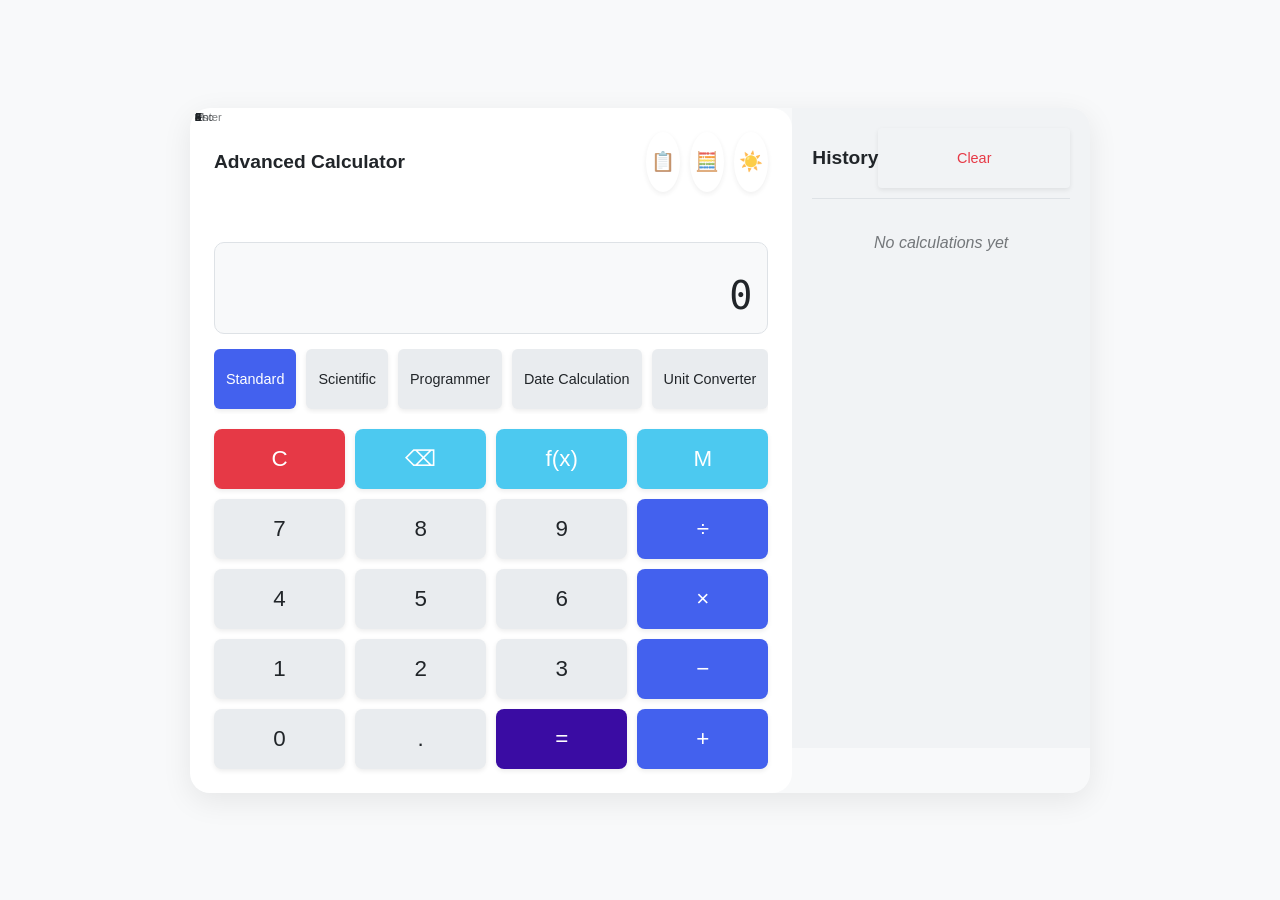
==== index.html @ b632e97d "Rename calculator.html to index.html" ====
<!DOCTYPE html>
<html lang="en">
<head>
    <meta charset="UTF-8" />
    <meta name="viewport" content="width=device-width, initial-scale=1.0" />
    <title>Advanced Calculator</title>
    <style>
        :root {
            --bg-color: #f8f9fa;
            --calculator-bg: #ffffff;
            --text-color: #212529;
            --btn-color: #e9ecef;
            --btn-text: #212529;
            --operator-color: #4361ee;
            --operator-text: #ffffff;
            --equal-color: #3a0ca3;
            --equal-text: #ffffff;
            --clear-color: #e63946;
            --clear-text: #ffffff;
            --special-color: #4cc9f0;
            --special-text: #ffffff;
            --memory-color: #7209b7;
            --memory-text: #ffffff;
            --history-bg: #f1f3f5;
            --history-text: #495057;
            --shadow-color: rgba(0, 0, 0, 0.08);
            --hover-shadow-color: rgba(0, 0, 0, 0.15);
            --border-color: #dee2e6;
        }
    
        .dark-mode {
            --bg-color: #121212;
            --calculator-bg: #1e1e1e;
            --text-color: #f8f9fa;
            --btn-color: #2d2d2d;
            --btn-text: #f8f9fa;
            --operator-color: #5a70ed;
            --operator-text: #ffffff;
            --equal-color: #5e17eb;
            --equal-text: #ffffff;
            --clear-color: #f05454;
            --clear-text: #ffffff;
            --special-color: #48cae4;
            --special-text: #ffffff;
            --memory-color: #9d4edd;
            --memory-text: #ffffff;
            --history-bg: #2d2d2d;
            --history-text: #dee2e6;
            --shadow-color: rgba(255, 255, 255, 0.05);
            --hover-shadow-color: rgba(255, 255, 255, 0.1);
            --border-color: #495057;
        }
    
        body {
            font-family: 'Segoe UI', Tahoma, Geneva, Verdana, sans-serif;
            display: flex;
            justify-content: center;
            align-items: center;
            min-height: 100vh;
            background: var(--bg-color);
            color: var(--text-color);
            transition: all 0.3s ease;
            padding: 20px;
            box-sizing: border-box;
            margin: 0;
        }
    
        .app-container {
            display: flex;
            max-width: 900px;
            width: 100%;
            box-shadow: 0 8px 30px var(--shadow-color);
            border-radius: 20px;
            overflow: hidden;
        }
    
        .calculator {
            background: var(--calculator-bg);
            padding: 24px;
            border-radius: 20px;
            color: var(--text-color);
            flex: 1;
            display: flex;
            flex-direction: column;
            position: relative;
            transition: all 0.3s ease;
        }
    
        .history-panel {
            width: 280px;
            background: var(--history-bg);
            padding: 20px;
            overflow-y: auto;
            max-height: 600px;
            transition: all 0.3s ease;
            display: flex;
            flex-direction: column;
        }
    
        .history-header {
            display: flex;
            justify-content: space-between;
            align-items: center;
            margin-bottom: 15px;
            padding-bottom: 10px;
            border-bottom: 1px solid var(--border-color);
        }
    
        .history-header h2 {
            margin: 0;
            font-size: 1.2rem;
            color: var(--text-color);
        }
    
        .history-clear-btn {
            background: none;
            border: none;
            color: var(--clear-color);
            cursor: pointer;
            font-size: 0.9rem;
            padding: 5px;
            border-radius: 4px;
            transition: background 0.2s;
        }
    
        .history-clear-btn:hover {
            background: rgba(230, 57, 70, 0.1);
        }
    
        .history-item {
            padding: 10px;
            border-bottom: 1px solid var(--border-color);
            font-family: monospace;
            cursor: pointer;
            transition: background 0.2s;
            color: var(--history-text);
        }
    
        .history-item:hover {
            background: rgba(0, 0, 0, 0.05);
        }
    
        .dark-mode .history-item:hover {
            background: rgba(255, 255, 255, 0.05);
        }
    
        .history-expression {
            margin-bottom: 5px;
            font-size: 0.9rem;
            color: var(--text-color);
            opacity: 0.8;
        }
    
        .history-result {
            font-size: 1.1rem;
            font-weight: bold;
            color: var(--text-color);
        }
    
        .empty-history {
            color: var(--text-color);
            opacity: 0.6;
            text-align: center;
            margin-top: 20px;
            font-style: italic;
        }
    
        .calculator-header {
            display: flex;
            justify-content: space-between;
            align-items: center;
            margin-bottom: 15px;
        }
    
        .calculator-title {
            font-size: 1.2rem;
            font-weight: 600;
            margin: 0;
        }
    
        .calculator-actions {
            display: flex;
            gap: 10px;
        }
    
        .theme-toggle-btn, .mode-toggle-btn, .history-toggle-btn {
            background: none;
            border: none;
            cursor: pointer;
            font-size: 1.2rem;
            color: var(--text-color);
            opacity: 0.8;
            padding: 5px;
            border-radius: 50%;
            display: flex;
            align-items: center;
            justify-content: center;
            transition: all 0.2s ease;
        }
    
        .theme-toggle-btn:hover, .mode-toggle-btn:hover, .history-toggle-btn:hover {
            opacity: 1;
            background: var(--btn-color);
        }
    
        .display-container {
            position: relative;
            margin-bottom: 15px;
            border: 1px solid var(--border-color);
            border-radius: 10px;
            background: var(--bg-color);
            overflow: hidden;
            transition: background 0.3s;
        }
    
        .equation-preview {
            position: absolute;
            top: 10px;
            right: 15px;
            font-size: 1rem;
            color: var(--text-color);
            opacity: 0.6;
            font-family: monospace;
            max-width: 90%;
            overflow: hidden;
            white-space: nowrap;
            text-overflow: ellipsis;
        }
    
        #display {
            width: 100%;
            font-size: 2.4rem;
            text-align: right;
            padding: 30px 15px 15px;
            color: var(--text-color);
            background: transparent;
            border: none;
            box-sizing: border-box;
            outline: none;
            font-family: monospace;
            transition: color 0.3s;
        }
    
        .memory-display {
            display: flex;
            justify-content: flex-end;
            gap: 8px;
            margin-bottom: 15px;
            height: 20px;
        }
    
        .memory-indicator {
            display: none;
            padding: 2px 8px;
            font-size: 0.8rem;
            background: var(--memory-color);
            color: var(--memory-text);
            border-radius: 4px;
            opacity: 0.8;
        }
    
        .memory-indicator.active {
            display: block;
            animation: fadeIn 0.3s;
        }
    
        @keyframes fadeIn {
            from { opacity: 0; }
            to { opacity: 0.8; }
        }
    
        .calculator-modes {
            display: flex;
            gap: 10px;
            margin-bottom: 15px;
            overflow-x: auto;
            padding-bottom: 5px;
            scrollbar-width: thin;
        }
    
        .calculator-modes::-webkit-scrollbar {
            height: 4px;
        }
    
        .calculator-modes::-webkit-scrollbar-thumb {
            background: var(--border-color);
            border-radius: 4px;
        }
    
        .mode-btn {
            background: var(--btn-color);
            color: var(--btn-text);
            border: none;
            padding: 8px 12px;
            border-radius: 6px;
            cursor: pointer;
            transition: all 0.2s;
            font-size: 0.9rem;
            white-space: nowrap;
        }
    
        .mode-btn.active {
            background: var(--operator-color);
            color: var(--operator-text);
        }
    
        .buttons-container {
            display: grid;
            grid-template-columns: repeat(5, 1fr);
            gap: 10px;
            flex-grow: 1;
        }
    
        .buttons {
            display: grid;
            grid-template-columns: repeat(4, 1fr);
            grid-gap: 10px;
            flex-grow: 1;
        }
    
        .scientific-buttons {
            display: grid;
            grid-template-columns: repeat(5, 1fr);
            grid-gap: 10px;
            margin-bottom: 15px;
        }
    
        .memory-buttons {
            display: grid;
            grid-template-columns: repeat(4, 1fr);
            grid-gap: 10px;
            margin-bottom: 15px;
        }
    
        button {
            width: 100%;
            height: 60px;
            font-size: 1.4rem;
            border: none;
            border-radius: 8px;
            background: var(--btn-color);
            color: var(--btn-text);
            cursor: pointer;
            transition: all 0.2s ease;
            box-shadow: 0 2px 5px var(--shadow-color);
            display: flex;
            align-items: center;
            justify-content: center;
            user-select: none;
        }
    
        button:hover {
            box-shadow: 0 4px 8px var(--hover-shadow-color);
            transform: translateY(-2px);
        }
    
        button:active {
            transform: translateY(0);
            box-shadow: 0 2px 3px var(--shadow-color);
        }
    
        .operator {
            background: var(--operator-color);
            color: var(--operator-text);
        }
    
        .equal {
            background: var(--equal-color);
            color: var(--equal-text);
        }
    
        .clear {
            background: var(--clear-color);
            color: var(--clear-text);
        }
    
        .special {
            background: var(--special-color);
            color: var(--special-text);
        }
    
        .memory {
            background: var(--memory-color);
            color: var(--memory-text);
            font-size: 1.1rem;
        }
    
        .scientific {
            font-size: 1.1rem;
        }
    
        .active-operator {
            animation: pulse 1s infinite alternate;
            transform: scale(1.05);
        }
    
        @keyframes pulse {
            from { opacity: 0.8; }
            to { opacity: 1; }
        }
    
        .keyboard-shortcut {
            position: absolute;
            top: 3px;
            left: 5px;
            font-size: 0.7rem;
            opacity: 0.6;
            color: var(--text-color);
        }
    
        /* Small screens */
        @media (max-width: 768px) {
            .app-container {
                flex-direction: column;
                max-width: 400px;
            }
    
            .history-panel {
                width: auto;
                max-height: 200px;
                order: 2;
                border-top: 1px solid var(--border-color);
                border-radius: 0 0 20px 20px;
            }
    
            .calculator {
                order: 1;
                border-radius: 20px 20px 0 0;
            }
    
            .scientific-buttons, .memory-buttons {
                grid-template-columns: repeat(4, 1fr);
            }
    
            .keyboard-shortcut {
                display: none;
            }
        }
    
        @media (max-width: 480px) {
            .calculator {
                padding: 15px;
            }
    
            button {
                height: 50px;
                font-size: 1.2rem;
            }
    
            #display {
                font-size: 2rem;
                padding: 25px 10px 10px;
            }
    
            .scientific-buttons, .memory-buttons {
                grid-template-columns: repeat(3, 1fr);
                gap: 8px;
            }
    
            .buttons {
                grid-gap: 8px;
            }
        }
    </style>
</head>
<body>
    <div class="app-container">
        <div class="calculator">
            <div class="calculator-header">
                <h2 class="calculator-title">Advanced Calculator</h2>
                <div class="calculator-actions">
                    <button id="historyToggle" class="history-toggle-btn" title="Toggle History">📋</button>
                    <button id="modeToggle" class="mode-toggle-btn" title="Toggle Scientific Mode">🧮</button>
                    <button id="themeToggle" class="theme-toggle-btn" title="Toggle Theme">☀️</button>
                </div>
            </div>
            
            <div class="memory-display">
                <div id="memoryIndicator" class="memory-indicator">M</div>
            </div>
            
            <div class="display-container">
                <div class="equation-preview" id="equationPreview"></div>
                <input type="text" id="display" value="0" readonly />
            </div>
            
            <div id="calculatorModes" class="calculator-modes">
                <button class="mode-btn active" data-mode="standard">Standard</button>
                <button class="mode-btn" data-mode="scientific">Scientific</button>
                <button class="mode-btn" data-mode="programmer">Programmer</button>
                <button class="mode-btn" data-mode="date">Date Calculation</button>
                <button class="mode-btn" data-mode="converter">Unit Converter</button>
            </div>
            
            <div id="memoryButtons" class="memory-buttons" style="display: none;">
                <button class="memory" onclick="memoryOperation('MC')" title="Memory Clear">
                    <span class="keyboard-shortcut">Ctrl+L</span>MC
                </button>
                <button class="memory" onclick="memoryOperation('MR')" title="Memory Recall">
                    <span class="keyboard-shortcut">Ctrl+R</span>MR
                </button>
                <button class="memory" onclick="memoryOperation('M+')" title="Memory Add">
                    <span class="keyboard-shortcut">Ctrl+P</span>M+
                </button>
                <button class="memory" onclick="memoryOperation('M-')" title="Memory Subtract">
                    <span class="keyboard-shortcut">Ctrl+Q</span>M-
                </button>
                <button class="memory" onclick="memoryOperation('MS')" title="Memory Store">
                    <span class="keyboard-shortcut">Ctrl+M</span>MS
                </button>
            </div>
            
            <div id="scientificButtons" class="scientific-buttons" style="display: none;">
                <button class="scientific" onclick="scientificOperation('sin')" title="Sine">
                    <span class="keyboard-shortcut">s</span>sin
                </button>
                <button class="scientific" onclick="scientificOperation('cos')" title="Cosine">
                    <span class="keyboard-shortcut">c</span>cos
                </button>
                <button class="scientific" onclick="scientificOperation('tan')" title="Tangent">
                    <span class="keyboard-shortcut">t</span>tan
                </button>
                <button class="scientific" onclick="scientificOperation('pow')" title="Power">
                    <span class="keyboard-shortcut">^</span>x<sup>y</sup>
                </button>
                <button class="scientific" onclick="scientificOperation('sqrt')" title="Square Root">
                    <span class="keyboard-shortcut">r</span>√
                </button>
                <button class="scientific" onclick="scientificOperation('log')" title="Logarithm">
                    <span class="keyboard-shortcut">l</span>log
                </button>
                <button class="scientific" onclick="scientificOperation('ln')" title="Natural Logarithm">
                    <span class="keyboard-shortcut">n</span>ln
                </button>
                <button class="scientific" onclick="scientificOperation('exp')" title="e^x">
                    <span class="keyboard-shortcut">e</span>e<sup>x</sup>
                </button>
                <button class="scientific" onclick="scientificOperation('pi')" title="Pi">
                    <span class="keyboard-shortcut">p</span>π
                </button>
                <button class="scientific" onclick="scientificOperation('fact')" title="Factorial">
                    <span class="keyboard-shortcut">!</span>n!
                </button>
                <button class="scientific" onclick="scientificOperation('inv')" title="Inverse">
                    <span class="keyboard-shortcut">i</span>1/x
                </button>
                <button class="scientific" onclick="scientificOperation('e')" title="Euler's Number">
                    <span class="keyboard-shortcut">E</span>e
                </button>
                <button class="scientific" onclick="scientificOperation('abs')" title="Absolute Value">
                    <span class="keyboard-shortcut">a</span>|x|
                </button>
                <button class="scientific" onclick="scientificOperation('rad')" title="Convert to Radians">
                    <span class="keyboard-shortcut">R</span>RAD
                </button>
                <button class="scientific" onclick="scientificOperation('deg')" title="Convert to Degrees">
                    <span class="keyboard-shortcut">D</span>DEG
                </button>
            </div>
            
            <div class="buttons">
                <button class="clear" onclick="clearDisplay()" title="Clear">
                    <span class="keyboard-shortcut">Esc</span>C
                </button>
                <button class="special" onclick="backspace()" title="Backspace">
                    <span class="keyboard-shortcut">←</span>⌫
                </button>
                <button class="special" onclick="toggleScientificPanel()" title="Scientific Functions">
                    <span class="keyboard-shortcut">F</span>f(x)
                </button>
                <button class="special" onclick="toggleMemoryPanel()" title="Memory Functions">
                    <span class="keyboard-shortcut">M</span>M
                </button>
                
                <button onclick="append('7')" title="Seven">
                    <span class="keyboard-shortcut">7</span>7
                </button>
                <button onclick="append('8')" title="Eight">
                    <span class="keyboard-shortcut">8</span>8
                </button>
                <button onclick="append('9')" title="Nine">
                    <span class="keyboard-shortcut">9</span>9
                </button>
                <button class="operator" id="op-divide" onclick="setOperation('/')" title="Divide">
                    <span class="keyboard-shortcut">/</span>÷
                </button>
                
                <button onclick="append('4')" title="Four">
                    <span class="keyboard-shortcut">4</span>4
                </button>
                <button onclick="append('5')" title="Five">
                    <span class="keyboard-shortcut">5</span>5
                </button>
                <button onclick="append('6')" title="Six">
                    <span class="keyboard-shortcut">6</span>6
                </button>
                <button class="operator" id="op-multiply" onclick="setOperation('*')" title="Multiply">
                    <span class="keyboard-shortcut">*</span>×
                </button>
                
                <button onclick="append('1')" title="One">
                    <span class="keyboard-shortcut">1</span>1
                </button>
                <button onclick="append('2')" title="Two">
                    <span class="keyboard-shortcut">2</span>2
                </button>
                <button onclick="append('3')" title="Three">
                    <span class="keyboard-shortcut">3</span>3
                </button>
                <button class="operator" id="op-subtract" onclick="setOperation('-')" title="Subtract">
                    <span class="keyboard-shortcut">-</span>−
                </button>
                
                <button onclick="append('0')" title="Zero">
                    <span class="keyboard-shortcut">0</span>0
                </button>
                <button onclick="append('.')" title="Decimal Point">
                    <span class="keyboard-shortcut">.</span>.
                </button>
                <button class="equal" onclick="calculate()" title="Calculate">
                    <span class="keyboard-shortcut">Enter</span>=
                </button>
                <button class="operator" id="op-add" onclick="setOperation('+')" title="Add">
                    <span class="keyboard-shortcut">+</span>+
                </button>
            </div>
        </div>
        
        <div class="history-panel" id="historyPanel">
            <div class="history-header">
                <h2>History</h2>
                <button class="history-clear-btn" onclick="clearHistory()">Clear</button>
            </div>
            <div id="historyList">
                <div class="empty-history">No calculations yet</div>
            </div>
        </div>
    </div>

    <script>
        // DOM Elements
        const display = document.getElementById('display');
        const equationPreview = document.getElementById('equationPreview');
        const themeToggleBtn = document.getElementById('themeToggle');
        const modeToggleBtn = document.getElementById('modeToggle');
        const historyToggleBtn = document.getElementById('historyToggle');
        const historyPanel = document.getElementById('historyPanel');
        const historyList = document.getElementById('historyList');
        const scientificButtons = document.getElementById('scientificButtons');
        const memoryButtons = document.getElementById('memoryButtons');
        const memoryIndicator = document.getElementById('memoryIndicator');
        const calculatorModes = document.getElementById('calculatorModes');
        const modeBtns = document.querySelectorAll('.mode-btn');
        
        const operatorButtons = {
            '+': document.getElementById('op-add'),
            '-': document.getElementById('op-subtract'),
            '*': document.getElementById('op-multiply'),
            '/': document.getElementById('op-divide')
        };

        // Global variables
        let currentInput = '0';
        let operator = null;
        let previousValue = null;
        let calculationComplete = false;
        let memoryValue = null;
        let calculationHistory = [];
        let scientificPanelVisible = false;
        let memoryPanelVisible = false;
        let angleMode = 'deg'; // 'deg' or 'rad'
        let currentMode = 'standard';
        
        // Event Listeners
        window.addEventListener('DOMContentLoaded', () => {
            loadState();
            setUpKeyboardShortcuts();
        });

        function setUpKeyboardShortcuts() {
            document.addEventListener('keydown', function(e) {
                // Prevent default actions for calculator keys
                if (['+', '-', '*', '/', '=', 'Enter', 'Escape', 'Backspace'].includes(e.key)) {
                    e.preventDefault();
                }
                
                // Number keys
                if (e.key >= '0' && e.key <= '9') {
                    append(e.key);
                }
                
                // Operation keys
                switch (e.key) {
                    case '+': setOperation('+'); break;
                    case '-': setOperation('-'); break;
                    case '*': setOperation('*'); break;
                    case '/': setOperation('/'); break;
                    case '=': 
                    case 'Enter': calculate(); break;
                    case '.': append('.'); break;
                    case 'Escape': clearDisplay(); break;
                    case 'Backspace': backspace(); break;
                    // Scientific operations
                    case 's': scientificOperation('sin'); break;
                    case 'c': scientificOperation('cos'); break;
                    case 't': scientificOperation('tan'); break;
                    case '^': scientificOperation('pow'); break;
                    case 'r': scientificOperation('sqrt'); break;
                    case 'l': scientificOperation('log'); break;
                    case 'n': scientificOperation('ln'); break;
                    case 'e': scientificOperation('exp'); break;
                    case 'E': scientificOperation('e'); break;
                    case 'p': scientificOperation('pi'); break;
                    case '!': scientificOperation('fact'); break;
                    case 'i': scientificOperation('inv'); break;
                    case 'a': scientificOperation('abs'); break;
                    case 'R': scientificOperation('rad'); break;
                    case 'D': scientificOperation('deg'); break;
                }
                
                // Memory operations
                if (e.ctrlKey) {
                    switch (e.key) {
                        case 'm': case 'M': 
                            e.preventDefault();
                            memoryOperation('MS'); 
                            break;
                        case 'r': case 'R': 
                            e.preventDefault();
                            memoryOperation('MR'); 
                            break;
                        case 'p': case 'P': 
                            e.preventDefault();
                            memoryOperation('M+'); 
                            break;
                        case 'q': case 'Q': 
                            e.preventDefault();
                            memoryOperation('M-'); 
                            break;
                        case 'l': case 'L': 
                            e.preventDefault();
                            memoryOperation('MC'); 
                            break;
                    }
                }
                
                // Toggle panels
                if (e.key === 'F' || e.key === 'f') {
                    toggleScientificPanel();
                }
                if (e.key === 'M' || e.key === 'm') {
                    toggleMemoryPanel();
                }
            });
        }

        // Event listeners for action buttons
        themeToggleBtn.addEventListener('click', toggleTheme);
        modeToggleBtn.addEventListener('click', toggleScientificPanel);
        historyToggleBtn.addEventListener('click', toggleHistoryPanel);
        
        // Event listeners for mode selection
        modeBtns.forEach(btn => {
            btn.addEventListener('click', function() {
                modeBtns.forEach(b => b.classList.remove('active'));
                this.classList.add('active');
                currentMode = this.getAttribute('data-mode');
                
                // For now we just show a message for unimplemented modes
                if (currentMode !== 'standard' && currentMode !== 'scientific') {
                    currentInput = `${currentMode.charAt(0).toUpperCase() + currentMode.slice(1)} mode coming soon!`;
                    updateDisplay();
                    setTimeout(() => {
                        currentInput = '0';
                        updateDisplay();
                    }, 2000);
                    
                    // Reset to standard mode
                    modeBtns[0].click();
                } else if (currentMode === 'scientific') {
                    if (!scientificPanelVisible) toggleScientificPanel();
                } else {
                    // Standard mode
                    if (scientificPanelVisible) toggleScientificPanel();
                    if (memoryPanelVisible) toggleMemoryPanel();
                }
                
                saveState();
            });
        });

        function updateDisplay() {
            display.value = currentInput;
            updateEquationPreview();
        }

        function updateEquationPreview() {
            if (operator && previousValue) {
                equationPreview.textContent = `${previousValue} ${getOperatorSymbol(operator)} ${currentInput !== '0' || calculationComplete ? currentInput : ''}`;
            } else if (calculationComplete) {
                equationPreview.textContent = `= ${currentInput}`;
            } else {
                equationPreview.textContent = '';
            }
        }

        function getOperatorSymbol(op) {
            switch (op) {
                case '+': return '+';
                case '-': return '−';
                case '*': return '×';
                case '/': return '÷';
                default: return op;
            }
        }

        function highlightOperator(op) {
            // Reset all operator highlighting
            Object.values(operatorButtons).forEach(btn => {
                if (btn) btn.classList.remove('active-operator');
            });
            
            // Highlight the current operator
            if (op && operatorButtons[op]) {
                operatorButtons[op].classList.add('active-operator');
            }
        }

        function append(value) {
            if (calculationComplete && !operator) {
                // If we just completed a calculation and are starting fresh
                clearDisplay();
                calculationComplete = false;
            }
            
            if (currentInput === '0' && value !== '.') {
                currentInput = value;
            } else if (currentInput === 'Error') {
                currentInput = value;
            } else if (currentInput.includes('mode coming soon!')) {
                currentInput = value;
            } else {
                // Prevent multiple decimal points
                if (value === '.' && currentInput.includes('.')) return;
                currentInput += value;
            }
            updateDisplay();
        }

        function clearDisplay() {
            currentInput = '0';
            operator = null;
            previousValue = null;
            calculationComplete = false;
            updateDisplay();
            highlightOperator(null);
        }
        function backspace() {
            if (currentInput !== '0' && currentInput !== 'Error') {
                if (currentInput.length === 1) {
                    currentInput = '0';
                } else {
                    currentInput = currentInput.slice(0, -1);
                }
                updateDisplay();
            }
        }

        function setOperation(op) {
            if (currentInput === 'Error') return;
            
            // Calculate previous operation first if one exists
            if (operator && previousValue && !calculationComplete) {
                calculate();
            }
            
            previousValue = currentInput;
            operator = op;
            calculationComplete = false;
            currentInput = '0';
            
            highlightOperator(op);
            updateDisplay();
        }

        function calculate() {
            if (operator === null || previousValue === null || currentInput === 'Error') return;
            
            let result;
            const a = parseFloat(previousValue);
            const b = parseFloat(currentInput);
            
            try {
                switch (operator) {
                    case '+': result = a + b; break;
                    case '-': result = a - b; break;
                    case '*': result = a * b; break;
                    case '/':
                        if (b === 0) throw new Error("Division by zero");
                        result = a / b;
                        break;
                    default: return;
                }
                
                // Add to history
                addToHistory(`${a} ${getOperatorSymbol(operator)} ${b}`, result);
                
                // Round to avoid floating point precision issues
                if (!Number.isInteger(result)) {
                    result = parseFloat(result.toFixed(10));
                    // Remove trailing zeros
                    result = parseFloat(result);
                }
                
                currentInput = result.toString();
                previousValue = null;
                operator = null;
                calculationComplete = true;
                
                highlightOperator(null);
                updateDisplay();
            } catch (error) {
                currentInput = 'Error';
                updateDisplay();
                
                setTimeout(() => {
                    currentInput = '0';
                    updateDisplay();
                }, 1500);
            }
        }

        function scientificOperation(operation) {
            if (currentInput === 'Error') return;
            
            const value = parseFloat(currentInput);
            let result;
            
            try {
                switch (operation) {
                    case 'sin':
                        result = angleMode === 'deg' ? Math.sin(value * Math.PI / 180) : Math.sin(value);
                        break;
                    case 'cos':
                        result = angleMode === 'deg' ? Math.cos(value * Math.PI / 180) : Math.cos(value);
                        break;
                    case 'tan':
                        result = angleMode === 'deg' ? Math.tan(value * Math.PI / 180) : Math.tan(value);
                        break;
                    case 'sqrt':
                        if (value < 0) throw new Error("Cannot take square root of negative number");
                        result = Math.sqrt(value);
                        break;
                    case 'log':
                        if (value <= 0) throw new Error("Cannot take log of non-positive number");
                        result = Math.log10(value);
                        break;
                    case 'ln':
                        if (value <= 0) throw new Error("Cannot take natural log of non-positive number");
                        result = Math.log(value);
                        break;
                    case 'exp':
                        result = Math.exp(value);
                        break;
                    case 'pow':
                        // Store current value and wait for second operand
                        previousValue = currentInput;
                        operator = 'pow';
                        currentInput = '0';
                        updateDisplay();
                        return;
                    case 'pi':
                        result = Math.PI;
                        break;
                    case 'e':
                        result = Math.E;
                        break;
                    case 'fact':
                        if (value < 0 || !Number.isInteger(value)) throw new Error("Factorial only valid for non-negative integers");
                        result = factorial(value);
                        break;
                    case 'inv':
                        if (value === 0) throw new Error("Cannot divide by zero");
                        result = 1 / value;
                        break;
                    case 'abs':
                        result = Math.abs(value);
                        break;
                    case 'rad':
                        angleMode = 'rad';
                        currentInput = 'Angle mode: RAD';
                        updateDisplay();
                        setTimeout(() => {
                            currentInput = value.toString();
                            updateDisplay();
                        }, 1000);
                        return;
                    case 'deg':
                        angleMode = 'deg';
                        currentInput = 'Angle mode: DEG';
                        updateDisplay();
                        setTimeout(() => {
                            currentInput = value.toString();
                            updateDisplay();
                        }, 1000);
                        return;
                    default:
                        return;
                }
                
                // Add to history if it's a completed operation
                addToHistory(`${operation}(${value})`, result);
                
                // Round to avoid floating point precision issues
                if (!Number.isInteger(result)) {
                    result = parseFloat(result.toFixed(10));
                    // Remove trailing zeros
                    result = parseFloat(result);
                }
                
                currentInput = result.toString();
                calculationComplete = true;
                updateDisplay();
            } catch (error) {
                currentInput = 'Error';
                updateDisplay();
                
                setTimeout(() => {
                    currentInput = '0';
                    updateDisplay();
                }, 1500);
            }
        }

        function factorial(n) {
            if (n === 0 || n === 1) return 1;
            
            let result = 1;
            for (let i = 2; i <= n; i++) {
                result *= i;
                // Prevent infinite loops for large numbers
                if (!isFinite(result)) break;
            }
            return result;
        }

        function memoryOperation(operation) {
            if (currentInput === 'Error') return;
            
            const value = parseFloat(currentInput);
            
            switch (operation) {
                case 'MC': // Memory Clear
                    memoryValue = null;
                    memoryIndicator.classList.remove('active');
                    break;
                case 'MR': // Memory Recall
                    if (memoryValue !== null) {
                        currentInput = memoryValue.toString();
                        updateDisplay();
                    }
                    break;
                case 'M+': // Memory Add
                    if (memoryValue === null) {
                        memoryValue = value;
                    } else {
                        memoryValue += value;
                    }
                    memoryIndicator.classList.add('active');
                    break;
                case 'M-': // Memory Subtract
                    if (memoryValue === null) {
                        memoryValue = -value;
                    } else {
                        memoryValue -= value;
                    }
                    memoryIndicator.classList.add('active');
                    break;
                case 'MS': // Memory Store
                    memoryValue = value;
                    memoryIndicator.classList.add('active');
                    break;
            }
            
            // Briefly flash the indicator to show the operation worked
            if (operation !== 'MC') {
                memoryIndicator.style.opacity = '1';
                setTimeout(() => {
                    memoryIndicator.style.opacity = '0.8';
                }, 200);
            }
        }

        function toggleTheme() {
            document.body.classList.toggle('dark-mode');
            themeToggleBtn.textContent = document.body.classList.contains('dark-mode') ? '🌙' : '☀️';
            saveState();
        }

        function toggleScientificPanel() {
            scientificPanelVisible = !scientificPanelVisible;
            scientificButtons.style.display = scientificPanelVisible ? 'grid' : 'none';
            
            // Update the mode button text
            modeToggleBtn.textContent = scientificPanelVisible ? '🔢' : '🧮';
            
            // Update mode selection
            if (scientificPanelVisible) {
                document.querySelector('[data-mode="scientific"]').classList.add('active');
                document.querySelector('[data-mode="standard"]').classList.remove('active');
                currentMode = 'scientific';
            } else {
                document.querySelector('[data-mode="standard"]').classList.add('active');
                document.querySelector('[data-mode="scientific"]').classList.remove('active');
                currentMode = 'standard';
            }
            
            saveState();
        }

        function toggleMemoryPanel() {
            memoryPanelVisible = !memoryPanelVisible;
            memoryButtons.style.display = memoryPanelVisible ? 'grid' : 'none';
            
            saveState();
        }

        function toggleHistoryPanel() {
            historyPanel.style.display = historyPanel.style.display === 'none' ? 'flex' : 'none';
            
            saveState();
        }

        function addToHistory(expression, result) {
            // Create history item
            const historyItem = document.createElement('div');
            historyItem.className = 'history-item';
            historyItem.addEventListener('click', () => {
                currentInput = result.toString();
                updateDisplay();
            });
            
            // Create and append expression element
            const expressionElement = document.createElement('div');
            expressionElement.className = 'history-expression';
            expressionElement.textContent = expression;
            historyItem.appendChild(expressionElement);
            
            // Create and append result element
            const resultElement = document.createElement('div');
            resultElement.className = 'history-result';
            resultElement.textContent = `= ${result}`;
            historyItem.appendChild(resultElement);
            
            // Remove empty history message if exists
            const emptyHistory = historyList.querySelector('.empty-history');
            if (emptyHistory) {
                historyList.removeChild(emptyHistory);
            }
            
            // Add to history list
            historyList.insertBefore(historyItem, historyList.firstChild);
            
            // Store in history array
            calculationHistory.push({ expression, result });
            
            // Limit history size
            if (calculationHistory.length > 50) {
                calculationHistory.pop();
                
                // Remove last child from history list
                if (historyList.childElementCount > 50) {
                    historyList.removeChild(historyList.lastChild);
                }
            }
            
            saveState();
        }

        function clearHistory() {
            historyList.innerHTML = '<div class="empty-history">No calculations yet</div>';
            calculationHistory = [];
            
            saveState();
        }

        // Save and load state
        function saveState() {
            const state = {
                currentInput,
                operator,
                previousValue,
                calculationComplete,
                memoryValue,
                calculationHistory,
                scientificPanelVisible,
                memoryPanelVisible,
                angleMode,
                currentMode,
                darkMode: document.body.classList.contains('dark-mode'),
                historyVisible: historyPanel.style.display !== 'none'
            };
            
            localStorage.setItem('calculatorState', JSON.stringify(state));
        }

        function loadState() {
            try {
                const savedState = localStorage.getItem('calculatorState');
                
                if (savedState) {
                    const state = JSON.parse(savedState);
                    
                    // Restore calculator state
                    currentInput = state.currentInput || '0';
                    operator = state.operator || null;
                    previousValue = state.previousValue || null;
                    calculationComplete = state.calculationComplete || false;
                    memoryValue = state.memoryValue || null;
                    calculationHistory = state.calculationHistory || [];
                    scientificPanelVisible = state.scientificPanelVisible || false;
                    memoryPanelVisible = state.memoryPanelVisible || false;
                    angleMode = state.angleMode || 'deg';
                    currentMode = state.currentMode || 'standard';
                    
                    // Restore theme
                    if (state.darkMode) {
                        document.body.classList.add('dark-mode');
                        themeToggleBtn.textContent = '🌙';
                    } else {
                        document.body.classList.remove('dark-mode');
                        themeToggleBtn.textContent = '☀️';
                    }
                    
                    // Restore panel visibility
                    scientificButtons.style.display = scientificPanelVisible ? 'grid' : 'none';
                    memoryButtons.style.display = memoryPanelVisible ? 'grid' : 'none';
                    historyPanel.style.display = state.historyVisible ? 'flex' : 'none';
                    
                    // Restore mode selection
                    document.querySelector(`[data-mode="${currentMode}"]`).click();
                    
                    // Restore memory indicator
                    if (memoryValue !== null) {
                        memoryIndicator.classList.add('active');
                    }
                    
                    // Restore history list
                    if (calculationHistory.length > 0) {
                        historyList.innerHTML = '';
                        
                        calculationHistory.forEach(item => {
                            const historyItem = document.createElement('div');
                            historyItem.className = 'history-item';
                            historyItem.addEventListener('click', () => {
                                currentInput = item.result.toString();
                                updateDisplay();
                            });
                            
                            const expressionElement = document.createElement('div');
                            expressionElement.className = 'history-expression';
                            expressionElement.textContent = item.expression;
                            historyItem.appendChild(expressionElement);
                            
                            const resultElement = document.createElement('div');
                            resultElement.className = 'history-result';
                            resultElement.textContent = `= ${item.result}`;
                            historyItem.appendChild(resultElement);
                            
                            historyList.appendChild(historyItem);
                        });
                    }
                    
                    // Restore display
                    updateDisplay();
                    
                    // Restore operator highlighting
                    if (operator) {
                        highlightOperator(operator);
                    }
                }
            } catch (error) {
                console.error('Error loading calculator state:', error);
                // Reset to defaults if there's an error
                clearDisplay();
                clearHistory();
            }
        }

        // Initialize calculator
        updateDisplay();

        // Add event listeners for application startup
        window.addEventListener('beforeunload', saveState);

        // Attach functions to the global `window` object
        window.append = append;
        window.setOperation = setOperation;
        window.calculate = calculate;
        window.clearDisplay = clearDisplay;
        window.backspace = backspace;
        window.toggleScientificPanel = toggleScientificPanel;
        window.toggleMemoryPanel = toggleMemoryPanel;
        window.memoryOperation = memoryOperation;
        window.scientificOperation = scientificOperation;
        window.clearHistory = clearHistory;
    </script>
</body>
</html>
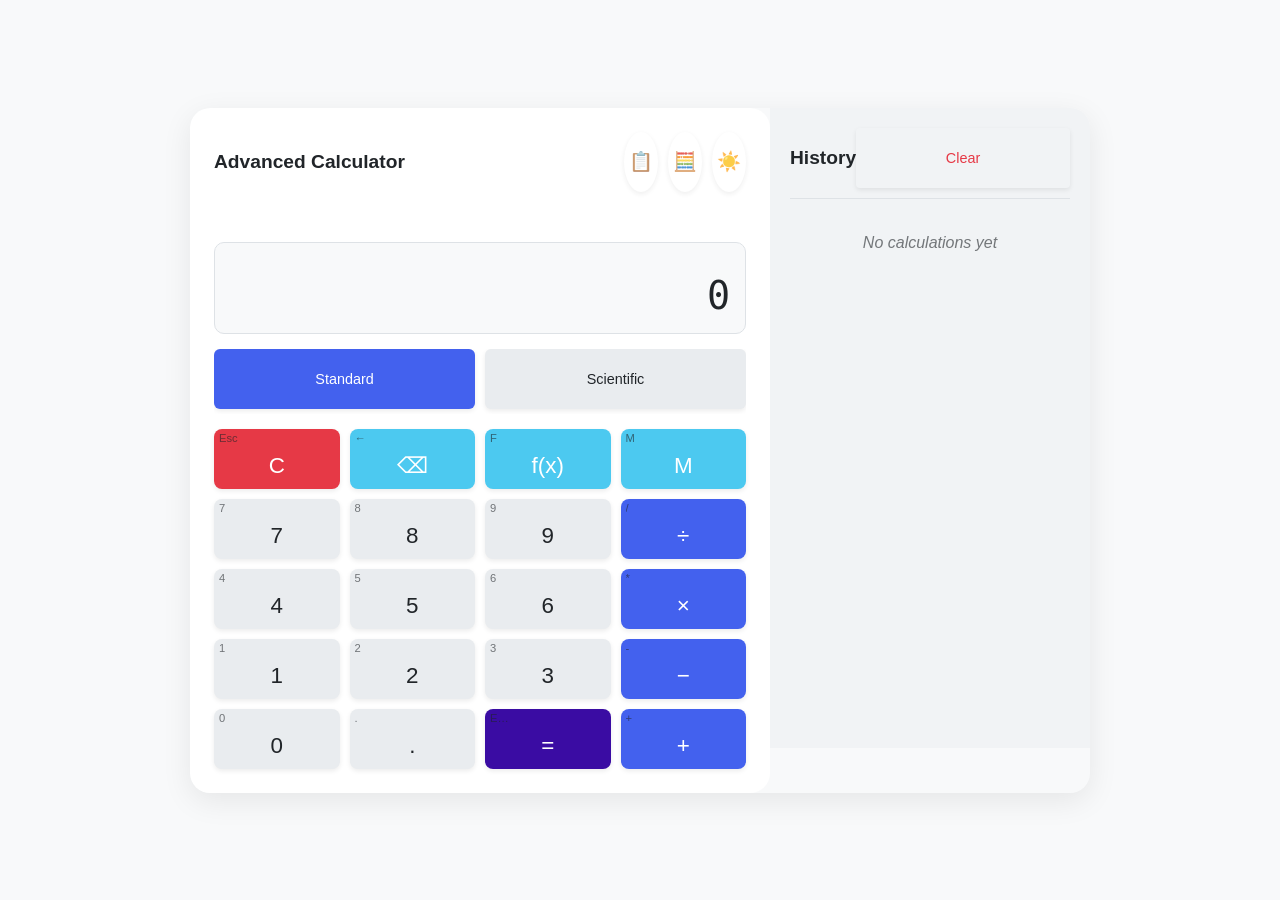
==== commit c43a9053: "Refactor calculator: Separate JS and CSS into external files, fix toggle buttons functionality" ====
--- a/index.html
+++ b/index.html
@@ -4,464 +4,14 @@
     <meta charset="UTF-8" />
     <meta name="viewport" content="width=device-width, initial-scale=1.0" />
     <title>Advanced Calculator</title>
-    <style>
-        :root {
-            --bg-color: #f8f9fa;
-            --calculator-bg: #ffffff;
-            --text-color: #212529;
-            --btn-color: #e9ecef;
-            --btn-text: #212529;
-            --operator-color: #4361ee;
-            --operator-text: #ffffff;
-            --equal-color: #3a0ca3;
-            --equal-text: #ffffff;
-            --clear-color: #e63946;
-            --clear-text: #ffffff;
-            --special-color: #4cc9f0;
-            --special-text: #ffffff;
-            --memory-color: #7209b7;
-            --memory-text: #ffffff;
-            --history-bg: #f1f3f5;
-            --history-text: #495057;
-            --shadow-color: rgba(0, 0, 0, 0.08);
-            --hover-shadow-color: rgba(0, 0, 0, 0.15);
-            --border-color: #dee2e6;
-        }
-    
-        .dark-mode {
-            --bg-color: #121212;
-            --calculator-bg: #1e1e1e;
-            --text-color: #f8f9fa;
-            --btn-color: #2d2d2d;
-            --btn-text: #f8f9fa;
-            --operator-color: #5a70ed;
-            --operator-text: #ffffff;
-            --equal-color: #5e17eb;
-            --equal-text: #ffffff;
-            --clear-color: #f05454;
-            --clear-text: #ffffff;
-            --special-color: #48cae4;
-            --special-text: #ffffff;
-            --memory-color: #9d4edd;
-            --memory-text: #ffffff;
-            --history-bg: #2d2d2d;
-            --history-text: #dee2e6;
-            --shadow-color: rgba(255, 255, 255, 0.05);
-            --hover-shadow-color: rgba(255, 255, 255, 0.1);
-            --border-color: #495057;
-        }
-    
-        body {
-            font-family: 'Segoe UI', Tahoma, Geneva, Verdana, sans-serif;
-            display: flex;
-            justify-content: center;
-            align-items: center;
-            min-height: 100vh;
-            background: var(--bg-color);
-            color: var(--text-color);
-            transition: all 0.3s ease;
-            padding: 20px;
-            box-sizing: border-box;
-            margin: 0;
-        }
-    
-        .app-container {
-            display: flex;
-            max-width: 900px;
-            width: 100%;
-            box-shadow: 0 8px 30px var(--shadow-color);
-            border-radius: 20px;
-            overflow: hidden;
-        }
-    
-        .calculator {
-            background: var(--calculator-bg);
-            padding: 24px;
-            border-radius: 20px;
-            color: var(--text-color);
-            flex: 1;
-            display: flex;
-            flex-direction: column;
-            position: relative;
-            transition: all 0.3s ease;
-        }
-    
-        .history-panel {
-            width: 280px;
-            background: var(--history-bg);
-            padding: 20px;
-            overflow-y: auto;
-            max-height: 600px;
-            transition: all 0.3s ease;
-            display: flex;
-            flex-direction: column;
-        }
-    
-        .history-header {
-            display: flex;
-            justify-content: space-between;
-            align-items: center;
-            margin-bottom: 15px;
-            padding-bottom: 10px;
-            border-bottom: 1px solid var(--border-color);
-        }
-    
-        .history-header h2 {
-            margin: 0;
-            font-size: 1.2rem;
-            color: var(--text-color);
-        }
-    
-        .history-clear-btn {
-            background: none;
-            border: none;
-            color: var(--clear-color);
-            cursor: pointer;
-            font-size: 0.9rem;
-            padding: 5px;
-            border-radius: 4px;
-            transition: background 0.2s;
-        }
-    
-        .history-clear-btn:hover {
-            background: rgba(230, 57, 70, 0.1);
-        }
-    
-        .history-item {
-            padding: 10px;
-            border-bottom: 1px solid var(--border-color);
-            font-family: monospace;
-            cursor: pointer;
-            transition: background 0.2s;
-            color: var(--history-text);
-        }
-    
-        .history-item:hover {
-            background: rgba(0, 0, 0, 0.05);
-        }
-    
-        .dark-mode .history-item:hover {
-            background: rgba(255, 255, 255, 0.05);
-        }
-    
-        .history-expression {
-            margin-bottom: 5px;
-            font-size: 0.9rem;
-            color: var(--text-color);
-            opacity: 0.8;
-        }
-    
-        .history-result {
-            font-size: 1.1rem;
-            font-weight: bold;
-            color: var(--text-color);
-        }
-    
-        .empty-history {
-            color: var(--text-color);
-            opacity: 0.6;
-            text-align: center;
-            margin-top: 20px;
-            font-style: italic;
-        }
-    
-        .calculator-header {
-            display: flex;
-            justify-content: space-between;
-            align-items: center;
-            margin-bottom: 15px;
-        }
-    
-        .calculator-title {
-            font-size: 1.2rem;
-            font-weight: 600;
-            margin: 0;
-        }
-    
-        .calculator-actions {
-            display: flex;
-            gap: 10px;
-        }
-    
-        .theme-toggle-btn, .mode-toggle-btn, .history-toggle-btn {
-            background: none;
-            border: none;
-            cursor: pointer;
-            font-size: 1.2rem;
-            color: var(--text-color);
-            opacity: 0.8;
-            padding: 5px;
-            border-radius: 50%;
-            display: flex;
-            align-items: center;
-            justify-content: center;
-            transition: all 0.2s ease;
-        }
-    
-        .theme-toggle-btn:hover, .mode-toggle-btn:hover, .history-toggle-btn:hover {
-            opacity: 1;
-            background: var(--btn-color);
-        }
-    
-        .display-container {
-            position: relative;
-            margin-bottom: 15px;
-            border: 1px solid var(--border-color);
-            border-radius: 10px;
-            background: var(--bg-color);
-            overflow: hidden;
-            transition: background 0.3s;
-        }
-    
-        .equation-preview {
-            position: absolute;
-            top: 10px;
-            right: 15px;
-            font-size: 1rem;
-            color: var(--text-color);
-            opacity: 0.6;
-            font-family: monospace;
-            max-width: 90%;
-            overflow: hidden;
-            white-space: nowrap;
-            text-overflow: ellipsis;
-        }
-    
-        #display {
-            width: 100%;
-            font-size: 2.4rem;
-            text-align: right;
-            padding: 30px 15px 15px;
-            color: var(--text-color);
-            background: transparent;
-            border: none;
-            box-sizing: border-box;
-            outline: none;
-            font-family: monospace;
-            transition: color 0.3s;
-        }
-    
-        .memory-display {
-            display: flex;
-            justify-content: flex-end;
-            gap: 8px;
-            margin-bottom: 15px;
-            height: 20px;
-        }
-    
-        .memory-indicator {
-            display: none;
-            padding: 2px 8px;
-            font-size: 0.8rem;
-            background: var(--memory-color);
-            color: var(--memory-text);
-            border-radius: 4px;
-            opacity: 0.8;
-        }
-    
-        .memory-indicator.active {
-            display: block;
-            animation: fadeIn 0.3s;
-        }
-    
-        @keyframes fadeIn {
-            from { opacity: 0; }
-            to { opacity: 0.8; }
-        }
-    
-        .calculator-modes {
-            display: flex;
-            gap: 10px;
-            margin-bottom: 15px;
-            overflow-x: auto;
-            padding-bottom: 5px;
-            scrollbar-width: thin;
-        }
-    
-        .calculator-modes::-webkit-scrollbar {
-            height: 4px;
-        }
-    
-        .calculator-modes::-webkit-scrollbar-thumb {
-            background: var(--border-color);
-            border-radius: 4px;
-        }
-    
-        .mode-btn {
-            background: var(--btn-color);
-            color: var(--btn-text);
-            border: none;
-            padding: 8px 12px;
-            border-radius: 6px;
-            cursor: pointer;
-            transition: all 0.2s;
-            font-size: 0.9rem;
-            white-space: nowrap;
-        }
-    
-        .mode-btn.active {
-            background: var(--operator-color);
-            color: var(--operator-text);
-        }
-    
-        .buttons-container {
-            display: grid;
-            grid-template-columns: repeat(5, 1fr);
-            gap: 10px;
-            flex-grow: 1;
-        }
-    
-        .buttons {
-            display: grid;
-            grid-template-columns: repeat(4, 1fr);
-            grid-gap: 10px;
-            flex-grow: 1;
-        }
-    
-        .scientific-buttons {
-            display: grid;
-            grid-template-columns: repeat(5, 1fr);
-            grid-gap: 10px;
-            margin-bottom: 15px;
-        }
-    
-        .memory-buttons {
-            display: grid;
-            grid-template-columns: repeat(4, 1fr);
-            grid-gap: 10px;
-            margin-bottom: 15px;
-        }
-    
-        button {
-            width: 100%;
-            height: 60px;
-            font-size: 1.4rem;
-            border: none;
-            border-radius: 8px;
-            background: var(--btn-color);
-            color: var(--btn-text);
-            cursor: pointer;
-            transition: all 0.2s ease;
-            box-shadow: 0 2px 5px var(--shadow-color);
-            display: flex;
-            align-items: center;
-            justify-content: center;
-            user-select: none;
-        }
-    
-        button:hover {
-            box-shadow: 0 4px 8px var(--hover-shadow-color);
-            transform: translateY(-2px);
-        }
-    
-        button:active {
-            transform: translateY(0);
-            box-shadow: 0 2px 3px var(--shadow-color);
-        }
-    
-        .operator {
-            background: var(--operator-color);
-            color: var(--operator-text);
-        }
-    
-        .equal {
-            background: var(--equal-color);
-            color: var(--equal-text);
-        }
-    
-        .clear {
-            background: var(--clear-color);
-            color: var(--clear-text);
-        }
-    
-        .special {
-            background: var(--special-color);
-            color: var(--special-text);
-        }
-    
-        .memory {
-            background: var(--memory-color);
-            color: var(--memory-text);
-            font-size: 1.1rem;
-        }
-    
-        .scientific {
-            font-size: 1.1rem;
-        }
-    
-        .active-operator {
-            animation: pulse 1s infinite alternate;
-            transform: scale(1.05);
-        }
-    
-        @keyframes pulse {
-            from { opacity: 0.8; }
-            to { opacity: 1; }
-        }
-    
-        .keyboard-shortcut {
-            position: absolute;
-            top: 3px;
-            left: 5px;
-            font-size: 0.7rem;
-            opacity: 0.6;
-            color: var(--text-color);
-        }
-    
-        /* Small screens */
-        @media (max-width: 768px) {
-            .app-container {
-                flex-direction: column;
-                max-width: 400px;
-            }
-    
-            .history-panel {
-                width: auto;
-                max-height: 200px;
-                order: 2;
-                border-top: 1px solid var(--border-color);
-                border-radius: 0 0 20px 20px;
-            }
-    
-            .calculator {
-                order: 1;
-                border-radius: 20px 20px 0 0;
-            }
-    
-            .scientific-buttons, .memory-buttons {
-                grid-template-columns: repeat(4, 1fr);
-            }
-    
-            .keyboard-shortcut {
-                display: none;
-            }
-        }
-    
-        @media (max-width: 480px) {
-            .calculator {
-                padding: 15px;
-            }
-    
-            button {
-                height: 50px;
-                font-size: 1.2rem;
-            }
-    
-            #display {
-                font-size: 2rem;
-                padding: 25px 10px 10px;
-            }
-    
-            .scientific-buttons, .memory-buttons {
-                grid-template-columns: repeat(3, 1fr);
-                gap: 8px;
-            }
-    
-            .buttons {
-                grid-gap: 8px;
-            }
-        }
-    </style>
+    <link rel="icon" href="favicon.ico" type="image/x-icon">
+    <link rel="icon" type="image/png" sizes="32x32" href="favicon-32x32.png">
+    <link rel="icon" type="image/png" sizes="16x16" href="favicon-16x16.png">
+    <link rel="apple-touch-icon" sizes="180x180" href="apple-touch-icon.png">
+    <link rel="icon" type="image/png" sizes="192x192" href="android-chrome-192x192.png">
+    <link rel="icon" type="image/png" sizes="512x512" href="android-chrome-512x512.png">
+    <link rel="manifest" href="site.webmanifest">
+    <link rel="stylesheet" href="styles.css">
 </head>
 <body>
     <div class="app-container">
@@ -487,9 +37,6 @@
             <div id="calculatorModes" class="calculator-modes">
                 <button class="mode-btn active" data-mode="standard">Standard</button>
                 <button class="mode-btn" data-mode="scientific">Scientific</button>
-                <button class="mode-btn" data-mode="programmer">Programmer</button>
-                <button class="mode-btn" data-mode="date">Date Calculation</button>
-                <button class="mode-btn" data-mode="converter">Unit Converter</button>
             </div>
             
             <div id="memoryButtons" class="memory-buttons" style="display: none;">
@@ -637,673 +184,6 @@
         </div>
     </div>
 
-    <script>
-        // DOM Elements
-        const display = document.getElementById('display');
-        const equationPreview = document.getElementById('equationPreview');
-        const themeToggleBtn = document.getElementById('themeToggle');
-        const modeToggleBtn = document.getElementById('modeToggle');
-        const historyToggleBtn = document.getElementById('historyToggle');
-        const historyPanel = document.getElementById('historyPanel');
-        const historyList = document.getElementById('historyList');
-        const scientificButtons = document.getElementById('scientificButtons');
-        const memoryButtons = document.getElementById('memoryButtons');
-        const memoryIndicator = document.getElementById('memoryIndicator');
-        const calculatorModes = document.getElementById('calculatorModes');
-        const modeBtns = document.querySelectorAll('.mode-btn');
-        
-        const operatorButtons = {
-            '+': document.getElementById('op-add'),
-            '-': document.getElementById('op-subtract'),
-            '*': document.getElementById('op-multiply'),
-            '/': document.getElementById('op-divide')
-        };
-
-        // Global variables
-        let currentInput = '0';
-        let operator = null;
-        let previousValue = null;
-        let calculationComplete = false;
-        let memoryValue = null;
-        let calculationHistory = [];
-        let scientificPanelVisible = false;
-        let memoryPanelVisible = false;
-        let angleMode = 'deg'; // 'deg' or 'rad'
-        let currentMode = 'standard';
-        
-        // Event Listeners
-        window.addEventListener('DOMContentLoaded', () => {
-            loadState();
-            setUpKeyboardShortcuts();
-        });
-
-        function setUpKeyboardShortcuts() {
-            document.addEventListener('keydown', function(e) {
-                // Prevent default actions for calculator keys
-                if (['+', '-', '*', '/', '=', 'Enter', 'Escape', 'Backspace'].includes(e.key)) {
-                    e.preventDefault();
-                }
-                
-                // Number keys
-                if (e.key >= '0' && e.key <= '9') {
-                    append(e.key);
-                }
-                
-                // Operation keys
-                switch (e.key) {
-                    case '+': setOperation('+'); break;
-                    case '-': setOperation('-'); break;
-                    case '*': setOperation('*'); break;
-                    case '/': setOperation('/'); break;
-                    case '=': 
-                    case 'Enter': calculate(); break;
-                    case '.': append('.'); break;
-                    case 'Escape': clearDisplay(); break;
-                    case 'Backspace': backspace(); break;
-                    // Scientific operations
-                    case 's': scientificOperation('sin'); break;
-                    case 'c': scientificOperation('cos'); break;
-                    case 't': scientificOperation('tan'); break;
-                    case '^': scientificOperation('pow'); break;
-                    case 'r': scientificOperation('sqrt'); break;
-                    case 'l': scientificOperation('log'); break;
-                    case 'n': scientificOperation('ln'); break;
-                    case 'e': scientificOperation('exp'); break;
-                    case 'E': scientificOperation('e'); break;
-                    case 'p': scientificOperation('pi'); break;
-                    case '!': scientificOperation('fact'); break;
-                    case 'i': scientificOperation('inv'); break;
-                    case 'a': scientificOperation('abs'); break;
-                    case 'R': scientificOperation('rad'); break;
-                    case 'D': scientificOperation('deg'); break;
-                }
-                
-                // Memory operations
-                if (e.ctrlKey) {
-                    switch (e.key) {
-                        case 'm': case 'M': 
-                            e.preventDefault();
-                            memoryOperation('MS'); 
-                            break;
-                        case 'r': case 'R': 
-                            e.preventDefault();
-                            memoryOperation('MR'); 
-                            break;
-                        case 'p': case 'P': 
-                            e.preventDefault();
-                            memoryOperation('M+'); 
-                            break;
-                        case 'q': case 'Q': 
-                            e.preventDefault();
-                            memoryOperation('M-'); 
-                            break;
-                        case 'l': case 'L': 
-                            e.preventDefault();
-                            memoryOperation('MC'); 
-                            break;
-                    }
-                }
-                
-                // Toggle panels
-                if (e.key === 'F' || e.key === 'f') {
-                    toggleScientificPanel();
-                }
-                if (e.key === 'M' || e.key === 'm') {
-                    toggleMemoryPanel();
-                }
-            });
-        }
-
-        // Event listeners for action buttons
-        themeToggleBtn.addEventListener('click', toggleTheme);
-        modeToggleBtn.addEventListener('click', toggleScientificPanel);
-        historyToggleBtn.addEventListener('click', toggleHistoryPanel);
-        
-        // Event listeners for mode selection
-        modeBtns.forEach(btn => {
-            btn.addEventListener('click', function() {
-                modeBtns.forEach(b => b.classList.remove('active'));
-                this.classList.add('active');
-                currentMode = this.getAttribute('data-mode');
-                
-                // For now we just show a message for unimplemented modes
-                if (currentMode !== 'standard' && currentMode !== 'scientific') {
-                    currentInput = `${currentMode.charAt(0).toUpperCase() + currentMode.slice(1)} mode coming soon!`;
-                    updateDisplay();
-                    setTimeout(() => {
-                        currentInput = '0';
-                        updateDisplay();
-                    }, 2000);
-                    
-                    // Reset to standard mode
-                    modeBtns[0].click();
-                } else if (currentMode === 'scientific') {
-                    if (!scientificPanelVisible) toggleScientificPanel();
-                } else {
-                    // Standard mode
-                    if (scientificPanelVisible) toggleScientificPanel();
-                    if (memoryPanelVisible) toggleMemoryPanel();
-                }
-                
-                saveState();
-            });
-        });
-
-        function updateDisplay() {
-            display.value = currentInput;
-            updateEquationPreview();
-        }
-
-        function updateEquationPreview() {
-            if (operator && previousValue) {
-                equationPreview.textContent = `${previousValue} ${getOperatorSymbol(operator)} ${currentInput !== '0' || calculationComplete ? currentInput : ''}`;
-            } else if (calculationComplete) {
-                equationPreview.textContent = `= ${currentInput}`;
-            } else {
-                equationPreview.textContent = '';
-            }
-        }
-
-        function getOperatorSymbol(op) {
-            switch (op) {
-                case '+': return '+';
-                case '-': return '−';
-                case '*': return '×';
-                case '/': return '÷';
-                default: return op;
-            }
-        }
-
-        function highlightOperator(op) {
-            // Reset all operator highlighting
-            Object.values(operatorButtons).forEach(btn => {
-                if (btn) btn.classList.remove('active-operator');
-            });
-            
-            // Highlight the current operator
-            if (op && operatorButtons[op]) {
-                operatorButtons[op].classList.add('active-operator');
-            }
-        }
-
-        function append(value) {
-            if (calculationComplete && !operator) {
-                // If we just completed a calculation and are starting fresh
-                clearDisplay();
-                calculationComplete = false;
-            }
-            
-            if (currentInput === '0' && value !== '.') {
-                currentInput = value;
-            } else if (currentInput === 'Error') {
-                currentInput = value;
-            } else if (currentInput.includes('mode coming soon!')) {
-                currentInput = value;
-            } else {
-                // Prevent multiple decimal points
-                if (value === '.' && currentInput.includes('.')) return;
-                currentInput += value;
-            }
-            updateDisplay();
-        }
-
-        function clearDisplay() {
-            currentInput = '0';
-            operator = null;
-            previousValue = null;
-            calculationComplete = false;
-            updateDisplay();
-            highlightOperator(null);
-        }
-        function backspace() {
-            if (currentInput !== '0' && currentInput !== 'Error') {
-                if (currentInput.length === 1) {
-                    currentInput = '0';
-                } else {
-                    currentInput = currentInput.slice(0, -1);
-                }
-                updateDisplay();
-            }
-        }
-
-        function setOperation(op) {
-            if (currentInput === 'Error') return;
-            
-            // Calculate previous operation first if one exists
-            if (operator && previousValue && !calculationComplete) {
-                calculate();
-            }
-            
-            previousValue = currentInput;
-            operator = op;
-            calculationComplete = false;
-            currentInput = '0';
-            
-            highlightOperator(op);
-            updateDisplay();
-        }
-
-        function calculate() {
-            if (operator === null || previousValue === null || currentInput === 'Error') return;
-            
-            let result;
-            const a = parseFloat(previousValue);
-            const b = parseFloat(currentInput);
-            
-            try {
-                switch (operator) {
-                    case '+': result = a + b; break;
-                    case '-': result = a - b; break;
-                    case '*': result = a * b; break;
-                    case '/':
-                        if (b === 0) throw new Error("Division by zero");
-                        result = a / b;
-                        break;
-                    default: return;
-                }
-                
-                // Add to history
-                addToHistory(`${a} ${getOperatorSymbol(operator)} ${b}`, result);
-                
-                // Round to avoid floating point precision issues
-                if (!Number.isInteger(result)) {
-                    result = parseFloat(result.toFixed(10));
-                    // Remove trailing zeros
-                    result = parseFloat(result);
-                }
-                
-                currentInput = result.toString();
-                previousValue = null;
-                operator = null;
-                calculationComplete = true;
-                
-                highlightOperator(null);
-                updateDisplay();
-            } catch (error) {
-                currentInput = 'Error';
-                updateDisplay();
-                
-                setTimeout(() => {
-                    currentInput = '0';
-                    updateDisplay();
-                }, 1500);
-            }
-        }
-
-        function scientificOperation(operation) {
-            if (currentInput === 'Error') return;
-            
-            const value = parseFloat(currentInput);
-            let result;
-            
-            try {
-                switch (operation) {
-                    case 'sin':
-                        result = angleMode === 'deg' ? Math.sin(value * Math.PI / 180) : Math.sin(value);
-                        break;
-                    case 'cos':
-                        result = angleMode === 'deg' ? Math.cos(value * Math.PI / 180) : Math.cos(value);
-                        break;
-                    case 'tan':
-                        result = angleMode === 'deg' ? Math.tan(value * Math.PI / 180) : Math.tan(value);
-                        break;
-                    case 'sqrt':
-                        if (value < 0) throw new Error("Cannot take square root of negative number");
-                        result = Math.sqrt(value);
-                        break;
-                    case 'log':
-                        if (value <= 0) throw new Error("Cannot take log of non-positive number");
-                        result = Math.log10(value);
-                        break;
-                    case 'ln':
-                        if (value <= 0) throw new Error("Cannot take natural log of non-positive number");
-                        result = Math.log(value);
-                        break;
-                    case 'exp':
-                        result = Math.exp(value);
-                        break;
-                    case 'pow':
-                        // Store current value and wait for second operand
-                        previousValue = currentInput;
-                        operator = 'pow';
-                        currentInput = '0';
-                        updateDisplay();
-                        return;
-                    case 'pi':
-                        result = Math.PI;
-                        break;
-                    case 'e':
-                        result = Math.E;
-                        break;
-                    case 'fact':
-                        if (value < 0 || !Number.isInteger(value)) throw new Error("Factorial only valid for non-negative integers");
-                        result = factorial(value);
-                        break;
-                    case 'inv':
-                        if (value === 0) throw new Error("Cannot divide by zero");
-                        result = 1 / value;
-                        break;
-                    case 'abs':
-                        result = Math.abs(value);
-                        break;
-                    case 'rad':
-                        angleMode = 'rad';
-                        currentInput = 'Angle mode: RAD';
-                        updateDisplay();
-                        setTimeout(() => {
-                            currentInput = value.toString();
-                            updateDisplay();
-                        }, 1000);
-                        return;
-                    case 'deg':
-                        angleMode = 'deg';
-                        currentInput = 'Angle mode: DEG';
-                        updateDisplay();
-                        setTimeout(() => {
-                            currentInput = value.toString();
-                            updateDisplay();
-                        }, 1000);
-                        return;
-                    default:
-                        return;
-                }
-                
-                // Add to history if it's a completed operation
-                addToHistory(`${operation}(${value})`, result);
-                
-                // Round to avoid floating point precision issues
-                if (!Number.isInteger(result)) {
-                    result = parseFloat(result.toFixed(10));
-                    // Remove trailing zeros
-                    result = parseFloat(result);
-                }
-                
-                currentInput = result.toString();
-                calculationComplete = true;
-                updateDisplay();
-            } catch (error) {
-                currentInput = 'Error';
-                updateDisplay();
-                
-                setTimeout(() => {
-                    currentInput = '0';
-                    updateDisplay();
-                }, 1500);
-            }
-        }
-
-        function factorial(n) {
-            if (n === 0 || n === 1) return 1;
-            
-            let result = 1;
-            for (let i = 2; i <= n; i++) {
-                result *= i;
-                // Prevent infinite loops for large numbers
-                if (!isFinite(result)) break;
-            }
-            return result;
-        }
-
-        function memoryOperation(operation) {
-            if (currentInput === 'Error') return;
-            
-            const value = parseFloat(currentInput);
-            
-            switch (operation) {
-                case 'MC': // Memory Clear
-                    memoryValue = null;
-                    memoryIndicator.classList.remove('active');
-                    break;
-                case 'MR': // Memory Recall
-                    if (memoryValue !== null) {
-                        currentInput = memoryValue.toString();
-                        updateDisplay();
-                    }
-                    break;
-                case 'M+': // Memory Add
-                    if (memoryValue === null) {
-                        memoryValue = value;
-                    } else {
-                        memoryValue += value;
-                    }
-                    memoryIndicator.classList.add('active');
-                    break;
-                case 'M-': // Memory Subtract
-                    if (memoryValue === null) {
-                        memoryValue = -value;
-                    } else {
-                        memoryValue -= value;
-                    }
-                    memoryIndicator.classList.add('active');
-                    break;
-                case 'MS': // Memory Store
-                    memoryValue = value;
-                    memoryIndicator.classList.add('active');
-                    break;
-            }
-            
-            // Briefly flash the indicator to show the operation worked
-            if (operation !== 'MC') {
-                memoryIndicator.style.opacity = '1';
-                setTimeout(() => {
-                    memoryIndicator.style.opacity = '0.8';
-                }, 200);
-            }
-        }
-
-        function toggleTheme() {
-            document.body.classList.toggle('dark-mode');
-            themeToggleBtn.textContent = document.body.classList.contains('dark-mode') ? '🌙' : '☀️';
-            saveState();
-        }
-
-        function toggleScientificPanel() {
-            scientificPanelVisible = !scientificPanelVisible;
-            scientificButtons.style.display = scientificPanelVisible ? 'grid' : 'none';
-            
-            // Update the mode button text
-            modeToggleBtn.textContent = scientificPanelVisible ? '🔢' : '🧮';
-            
-            // Update mode selection
-            if (scientificPanelVisible) {
-                document.querySelector('[data-mode="scientific"]').classList.add('active');
-                document.querySelector('[data-mode="standard"]').classList.remove('active');
-                currentMode = 'scientific';
-            } else {
-                document.querySelector('[data-mode="standard"]').classList.add('active');
-                document.querySelector('[data-mode="scientific"]').classList.remove('active');
-                currentMode = 'standard';
-            }
-            
-            saveState();
-        }
-
-        function toggleMemoryPanel() {
-            memoryPanelVisible = !memoryPanelVisible;
-            memoryButtons.style.display = memoryPanelVisible ? 'grid' : 'none';
-            
-            saveState();
-        }
-
-        function toggleHistoryPanel() {
-            historyPanel.style.display = historyPanel.style.display === 'none' ? 'flex' : 'none';
-            
-            saveState();
-        }
-
-        function addToHistory(expression, result) {
-            // Create history item
-            const historyItem = document.createElement('div');
-            historyItem.className = 'history-item';
-            historyItem.addEventListener('click', () => {
-                currentInput = result.toString();
-                updateDisplay();
-            });
-            
-            // Create and append expression element
-            const expressionElement = document.createElement('div');
-            expressionElement.className = 'history-expression';
-            expressionElement.textContent = expression;
-            historyItem.appendChild(expressionElement);
-            
-            // Create and append result element
-            const resultElement = document.createElement('div');
-            resultElement.className = 'history-result';
-            resultElement.textContent = `= ${result}`;
-            historyItem.appendChild(resultElement);
-            
-            // Remove empty history message if exists
-            const emptyHistory = historyList.querySelector('.empty-history');
-            if (emptyHistory) {
-                historyList.removeChild(emptyHistory);
-            }
-            
-            // Add to history list
-            historyList.insertBefore(historyItem, historyList.firstChild);
-            
-            // Store in history array
-            calculationHistory.push({ expression, result });
-            
-            // Limit history size
-            if (calculationHistory.length > 50) {
-                calculationHistory.pop();
-                
-                // Remove last child from history list
-                if (historyList.childElementCount > 50) {
-                    historyList.removeChild(historyList.lastChild);
-                }
-            }
-            
-            saveState();
-        }
-
-        function clearHistory() {
-            historyList.innerHTML = '<div class="empty-history">No calculations yet</div>';
-            calculationHistory = [];
-            
-            saveState();
-        }
-
-        // Save and load state
-        function saveState() {
-            const state = {
-                currentInput,
-                operator,
-                previousValue,
-                calculationComplete,
-                memoryValue,
-                calculationHistory,
-                scientificPanelVisible,
-                memoryPanelVisible,
-                angleMode,
-                currentMode,
-                darkMode: document.body.classList.contains('dark-mode'),
-                historyVisible: historyPanel.style.display !== 'none'
-            };
-            
-            localStorage.setItem('calculatorState', JSON.stringify(state));
-        }
-
-        function loadState() {
-            try {
-                const savedState = localStorage.getItem('calculatorState');
-                
-                if (savedState) {
-                    const state = JSON.parse(savedState);
-                    
-                    // Restore calculator state
-                    currentInput = state.currentInput || '0';
-                    operator = state.operator || null;
-                    previousValue = state.previousValue || null;
-                    calculationComplete = state.calculationComplete || false;
-                    memoryValue = state.memoryValue || null;
-                    calculationHistory = state.calculationHistory || [];
-                    scientificPanelVisible = state.scientificPanelVisible || false;
-                    memoryPanelVisible = state.memoryPanelVisible || false;
-                    angleMode = state.angleMode || 'deg';
-                    currentMode = state.currentMode || 'standard';
-                    
-                    // Restore theme
-                    if (state.darkMode) {
-                        document.body.classList.add('dark-mode');
-                        themeToggleBtn.textContent = '🌙';
-                    } else {
-                        document.body.classList.remove('dark-mode');
-                        themeToggleBtn.textContent = '☀️';
-                    }
-                    
-                    // Restore panel visibility
-                    scientificButtons.style.display = scientificPanelVisible ? 'grid' : 'none';
-                    memoryButtons.style.display = memoryPanelVisible ? 'grid' : 'none';
-                    historyPanel.style.display = state.historyVisible ? 'flex' : 'none';
-                    
-                    // Restore mode selection
-                    document.querySelector(`[data-mode="${currentMode}"]`).click();
-                    
-                    // Restore memory indicator
-                    if (memoryValue !== null) {
-                        memoryIndicator.classList.add('active');
-                    }
-                    
-                    // Restore history list
-                    if (calculationHistory.length > 0) {
-                        historyList.innerHTML = '';
-                        
-                        calculationHistory.forEach(item => {
-                            const historyItem = document.createElement('div');
-                            historyItem.className = 'history-item';
-                            historyItem.addEventListener('click', () => {
-                                currentInput = item.result.toString();
-                                updateDisplay();
-                            });
-                            
-                            const expressionElement = document.createElement('div');
-                            expressionElement.className = 'history-expression';
-                            expressionElement.textContent = item.expression;
-                            historyItem.appendChild(expressionElement);
-                            
-                            const resultElement = document.createElement('div');
-                            resultElement.className = 'history-result';
-                            resultElement.textContent = `= ${item.result}`;
-                            historyItem.appendChild(resultElement);
-                            
-                            historyList.appendChild(historyItem);
-                        });
-                    }
-                    
-                    // Restore display
-                    updateDisplay();
-                    
-                    // Restore operator highlighting
-                    if (operator) {
-                        highlightOperator(operator);
-                    }
-                }
-            } catch (error) {
-                console.error('Error loading calculator state:', error);
-                // Reset to defaults if there's an error
-                clearDisplay();
-                clearHistory();
-            }
-        }
-
-        // Initialize calculator
-        updateDisplay();
-
-        // Add event listeners for application startup
-        window.addEventListener('beforeunload', saveState);
-
-        // Attach functions to the global `window` object
-        window.append = append;
-        window.setOperation = setOperation;
-        window.calculate = calculate;
-        window.clearDisplay = clearDisplay;
-        window.backspace = backspace;
-        window.toggleScientificPanel = toggleScientificPanel;
-        window.toggleMemoryPanel = toggleMemoryPanel;
-        window.memoryOperation = memoryOperation;
-        window.scientificOperation = scientificOperation;
-        window.clearHistory = clearHistory;
-    </script>
+    <script src="calculator.js"></script>
 </body>
 </html>
--- a/styles.css
+++ b/styles.css
@@ -0,0 +1,590 @@
+:root {
+    --bg-color: #f8f9fa;
+    --calculator-bg: #ffffff;
+    --text-color: #212529;
+    --btn-color: #e9ecef;
+    --btn-text: #212529;
+    --operator-color: #4361ee;
+    --operator-text: #ffffff;
+    --equal-color: #3a0ca3;
+    --equal-text: #ffffff;
+    --clear-color: #e63946;
+    --clear-text: #ffffff;
+    --special-color: #4cc9f0;
+    --special-text: #ffffff;
+    --memory-color: #7209b7;
+    --memory-text: #ffffff;
+    --history-bg: #f1f3f5;
+    --history-text: #495057;
+    --shadow-color: rgba(0, 0, 0, 0.08);
+    --hover-shadow-color: rgba(0, 0, 0, 0.15);
+    --border-color: #dee2e6;
+}
+
+.dark-mode {
+    --bg-color: #121212;
+    --calculator-bg: #1e1e1e;
+    --text-color: #f8f9fa;
+    --btn-color: #2d2d2d;
+    --btn-text: #f8f9fa;
+    --operator-color: #5a70ed;
+    --operator-text: #ffffff;
+    --equal-color: #5e17eb;
+    --equal-text: #ffffff;
+    --clear-color: #f05454;
+    --clear-text: #ffffff;
+    --special-color: #48cae4;
+    --special-text: #ffffff;
+    --memory-color: #9d4edd;
+    --memory-text: #ffffff;
+    --history-bg: #2d2d2d;
+    --history-text: #dee2e6;
+    --shadow-color: rgba(255, 255, 255, 0.05);
+    --hover-shadow-color: rgba(255, 255, 255, 0.1);
+    --border-color: #495057;
+}
+
+body {
+    font-family: 'Segoe UI', Tahoma, Geneva, Verdana, sans-serif;
+    display: flex;
+    justify-content: center;
+    align-items: center;
+    min-height: 100vh;
+    background: var(--bg-color);
+    color: var(--text-color);
+    transition: all 0.3s ease;
+    padding: 20px;
+    box-sizing: border-box;
+    margin: 0;
+}
+
+.app-container {
+    display: flex;
+    max-width: 900px;
+    width: 100%;
+    box-shadow: 0 8px 30px var(--shadow-color);
+    border-radius: 20px;
+    overflow: hidden;
+}
+
+.calculator {
+    background: var(--calculator-bg);
+    padding: 24px;
+    border-radius: 20px;
+    color: var(--text-color);
+    flex: 1;
+    display: flex;
+    flex-direction: column;
+    position: relative;
+    transition: all 0.3s ease;
+}
+
+.history-panel {
+    width: 280px;
+    background: var(--history-bg);
+    padding: 20px;
+    overflow-y: auto;
+    max-height: 600px;
+    transition: all 0.3s ease;
+    display: flex;
+    flex-direction: column;
+}
+
+.history-header {
+    display: flex;
+    justify-content: space-between;
+    align-items: center;
+    margin-bottom: 15px;
+    padding-bottom: 10px;
+    border-bottom: 1px solid var(--border-color);
+}
+
+.history-header h2 {
+    margin: 0;
+    font-size: 1.2rem;
+    color: var(--text-color);
+}
+
+.history-clear-btn {
+    background: none;
+    border: none;
+    color: var(--clear-color);
+    cursor: pointer;
+    font-size: 0.9rem;
+    padding: 5px;
+    border-radius: 4px;
+    transition: background 0.2s;
+}
+
+.history-clear-btn:hover {
+    background: rgba(230, 57, 70, 0.1);
+}
+
+.history-item {
+    padding: 10px;
+    border-bottom: 1px solid var(--border-color);
+    font-family: monospace;
+    cursor: pointer;
+    transition: background 0.2s;
+    color: var(--history-text);
+}
+
+.history-item:hover {
+    background: rgba(0, 0, 0, 0.05);
+}
+
+.dark-mode .history-item:hover {
+    background: rgba(255, 255, 255, 0.05);
+}
+
+.history-expression {
+    margin-bottom: 5px;
+    font-size: 0.9rem;
+    color: var(--text-color);
+    opacity: 0.8;
+}
+
+.history-result {
+    font-size: 1.1rem;
+    font-weight: bold;
+    color: var(--text-color);
+}
+
+.empty-history {
+    color: var(--text-color);
+    opacity: 0.6;
+    text-align: center;
+    margin-top: 20px;
+    font-style: italic;
+}
+
+.calculator-header {
+    display: flex;
+    justify-content: space-between;
+    align-items: center;
+    margin-bottom: 15px;
+}
+
+.calculator-title {
+    font-size: 1.2rem;
+    font-weight: 600;
+    margin: 0;
+}
+
+.calculator-actions {
+    display: flex;
+    gap: 10px;
+}
+
+.theme-toggle-btn, .mode-toggle-btn, .history-toggle-btn {
+    background: none;
+    border: none;
+    cursor: pointer;
+    font-size: 1.2rem;
+    color: var(--text-color);
+    opacity: 0.8;
+    padding: 5px;
+    border-radius: 50%;
+    display: flex;
+    align-items: center;
+    justify-content: center;
+    transition: all 0.2s ease;
+}
+
+.theme-toggle-btn:hover, .mode-toggle-btn:hover, .history-toggle-btn:hover {
+    opacity: 1;
+    background: var(--btn-color);
+}
+
+.display-container {
+    position: relative;
+    margin-bottom: 15px;
+    border: 1px solid var(--border-color);
+    border-radius: 10px;
+    background: var(--bg-color);
+    overflow: hidden;
+    transition: background 0.3s;
+}
+
+.equation-preview {
+    position: absolute;
+    top: 10px;
+    right: 15px;
+    font-size: 1rem;
+    color: var(--text-color);
+    opacity: 0.6;
+    font-family: monospace;
+    max-width: 90%;
+    overflow: hidden;
+    white-space: nowrap;
+    text-overflow: ellipsis;
+}
+
+#display {
+    width: 100%;
+    font-size: 2.4rem;
+    text-align: right;
+    padding: 30px 15px 15px;
+    color: var(--text-color);
+    background: transparent;
+    border: none;
+    box-sizing: border-box;
+    outline: none;
+    font-family: monospace;
+    transition: color 0.3s;
+}
+
+.memory-display {
+    display: flex;
+    justify-content: flex-end;
+    gap: 8px;
+    margin-bottom: 15px;
+    height: 20px;
+}
+
+.memory-indicator {
+    display: none;
+    padding: 2px 8px;
+    font-size: 0.8rem;
+    background: var(--memory-color);
+    color: var(--memory-text);
+    border-radius: 4px;
+    opacity: 0.8;
+}
+
+.memory-indicator.active {
+    display: block;
+    animation: fadeIn 0.3s;
+}
+
+@keyframes fadeIn {
+    from { opacity: 0; }
+    to { opacity: 0.8; }
+}
+
+.calculator-modes {
+    display: flex;
+    gap: 10px;
+    margin-bottom: 15px;
+    overflow-x: auto;
+    padding-bottom: 5px;
+    scrollbar-width: thin;
+}
+
+.calculator-modes::-webkit-scrollbar {
+    height: 4px;
+}
+
+.calculator-modes::-webkit-scrollbar-thumb {
+    background: var(--border-color);
+    border-radius: 4px;
+}
+
+.mode-btn {
+    background: var(--btn-color);
+    color: var(--btn-text);
+    border: none;
+    padding: 8px 12px;
+    border-radius: 6px;
+    cursor: pointer;
+    transition: all 0.2s;
+    font-size: 0.9rem;
+    white-space: nowrap;
+}
+
+.mode-btn.active {
+    background: var(--operator-color);
+    color: var(--operator-text);
+}
+
+.buttons-container {
+    display: grid;
+    grid-template-columns: repeat(5, 1fr);
+    gap: 10px;
+    flex-grow: 1;
+}
+
+.buttons {
+    display: grid;
+    grid-template-columns: repeat(4, 1fr);
+    grid-gap: 10px;
+    flex-grow: 1;
+}
+
+.scientific-buttons {
+    display: grid;
+    grid-template-columns: repeat(5, 1fr);
+    grid-gap: 10px;
+    margin-bottom: 15px;
+}
+
+.memory-buttons {
+    display: grid;
+    grid-template-columns: repeat(4, 1fr);
+    grid-gap: 10px;
+    margin-bottom: 15px;
+}
+
+button {
+    width: 100%;
+    height: 60px;
+    font-size: 1.4rem;
+    border: none;
+    border-radius: 8px;
+    background: var(--btn-color);
+    color: var(--btn-text);
+    cursor: pointer;
+    transition: all 0.2s ease;
+    box-shadow: 0 2px 5px var(--shadow-color);
+    display: flex;
+    align-items: center;
+    justify-content: center;
+    user-select: none;
+    position: relative;
+    padding-top: 15px;
+}
+
+button:hover {
+    box-shadow: 0 4px 8px var(--hover-shadow-color);
+    transform: translateY(-2px);
+}
+
+button:active {
+    transform: translateY(0);
+    box-shadow: 0 2px 3px var(--shadow-color);
+}
+
+.operator {
+    background: var(--operator-color);
+    color: var(--operator-text);
+}
+
+.equal {
+    background: var(--equal-color);
+    color: var(--equal-text);
+}
+
+.clear {
+    background: var(--clear-color);
+    color: var(--clear-text);
+}
+
+.special {
+    background: var(--special-color);
+    color: var(--special-text);
+}
+
+.memory {
+    background: var(--memory-color);
+    color: var(--memory-text);
+    font-size: 1.1rem;
+}
+
+.scientific {
+    font-size: 1.1rem;
+}
+
+.active-operator {
+    animation: pulse 1s infinite alternate;
+    transform: scale(1.05);
+}
+
+@keyframes pulse {
+    from { opacity: 0.8; }
+    to { opacity: 1; }
+}
+
+.keyboard-shortcut {
+    position: absolute;
+    top: 3px;
+    left: 5px;
+    font-size: 0.7rem;
+    opacity: 0.6;
+    color: var(--text-color);
+    pointer-events: none;
+    white-space: nowrap;
+    max-width: 20px;
+    overflow: hidden;
+    text-overflow: ellipsis;
+}
+
+/* Mobile Responsive Styles */
+@media (max-width: 768px) {
+    body {
+        padding: 10px;
+        min-height: 100vh;
+        display: flex;
+        align-items: flex-start;
+    }
+
+    .app-container {
+        flex-direction: column;
+        max-width: 100%;
+        height: 100vh;
+        border-radius: 0;
+        box-shadow: none;
+    }
+
+    .calculator {
+        padding: 15px;
+        border-radius: 0;
+        flex: 1;
+        overflow-y: auto;
+    }
+
+    .history-panel {
+        width: 100%;
+        max-height: 200px;
+        order: 2;
+        border-top: 1px solid var(--border-color);
+        border-radius: 0;
+        padding: 10px;
+    }
+
+    .calculator-header {
+        margin-bottom: 10px;
+    }
+
+    .calculator-title {
+        font-size: 1rem;
+    }
+
+    .calculator-actions {
+        gap: 5px;
+    }
+
+    .theme-toggle-btn, .mode-toggle-btn, .history-toggle-btn {
+        font-size: 1rem;
+        padding: 3px;
+    }
+
+    .display-container {
+        margin-bottom: 10px;
+    }
+
+    #display {
+        font-size: 2rem;
+        padding: 20px 10px 10px;
+    }
+
+    .equation-preview {
+        font-size: 0.9rem;
+        top: 5px;
+        right: 10px;
+    }
+
+    .calculator-modes {
+        margin-bottom: 10px;
+        gap: 5px;
+    }
+
+    .mode-btn {
+        padding: 6px 10px;
+        font-size: 0.8rem;
+    }
+
+    .scientific-buttons, .memory-buttons {
+        grid-template-columns: repeat(4, 1fr);
+        gap: 5px;
+        margin-bottom: 10px;
+    }
+
+    .buttons {
+        grid-gap: 5px;
+    }
+
+    button {
+        height: 50px;
+        font-size: 1.2rem;
+        padding-top: 12px;
+    }
+
+    .keyboard-shortcut {
+        font-size: 0.6rem;
+        top: 2px;
+        left: 3px;
+    }
+
+    .history-header h2 {
+        font-size: 1rem;
+    }
+
+    .history-item {
+        padding: 8px;
+        font-size: 0.9rem;
+    }
+
+    .history-expression {
+        font-size: 0.8rem;
+    }
+
+    .history-result {
+        font-size: 1rem;
+    }
+}
+
+@media (max-width: 480px) {
+    .calculator {
+        padding: 10px;
+    }
+
+    button {
+        height: 45px;
+        font-size: 1.1rem;
+        padding-top: 10px;
+    }
+
+    #display {
+        font-size: 1.8rem;
+        padding: 15px 8px 8px;
+    }
+
+    .scientific-buttons, .memory-buttons {
+        grid-template-columns: repeat(3, 1fr);
+    }
+
+    .calculator-modes {
+        overflow-x: auto;
+        -webkit-overflow-scrolling: touch;
+        scrollbar-width: none;
+    }
+
+    .calculator-modes::-webkit-scrollbar {
+        display: none;
+    }
+}
+
+/* Landscape mode for mobile */
+@media (max-height: 500px) and (orientation: landscape) {
+    .app-container {
+        flex-direction: row;
+        height: 100vh;
+    }
+
+    .calculator {
+        flex: 2;
+        overflow-y: auto;
+    }
+
+    .history-panel {
+        flex: 1;
+        max-height: none;
+        border-top: none;
+        border-left: 1px solid var(--border-color);
+    }
+}
+
+/* Prevent text selection on buttons */
+button {
+    -webkit-tap-highlight-color: transparent;
+    -webkit-touch-callout: none;
+    -webkit-user-select: none;
+    user-select: none;
+}
+
+/* Improve touch targets */
+@media (hover: none) {
+    button {
+        min-height: 44px; /* Apple's recommended minimum touch target size */
+    }
+} 
